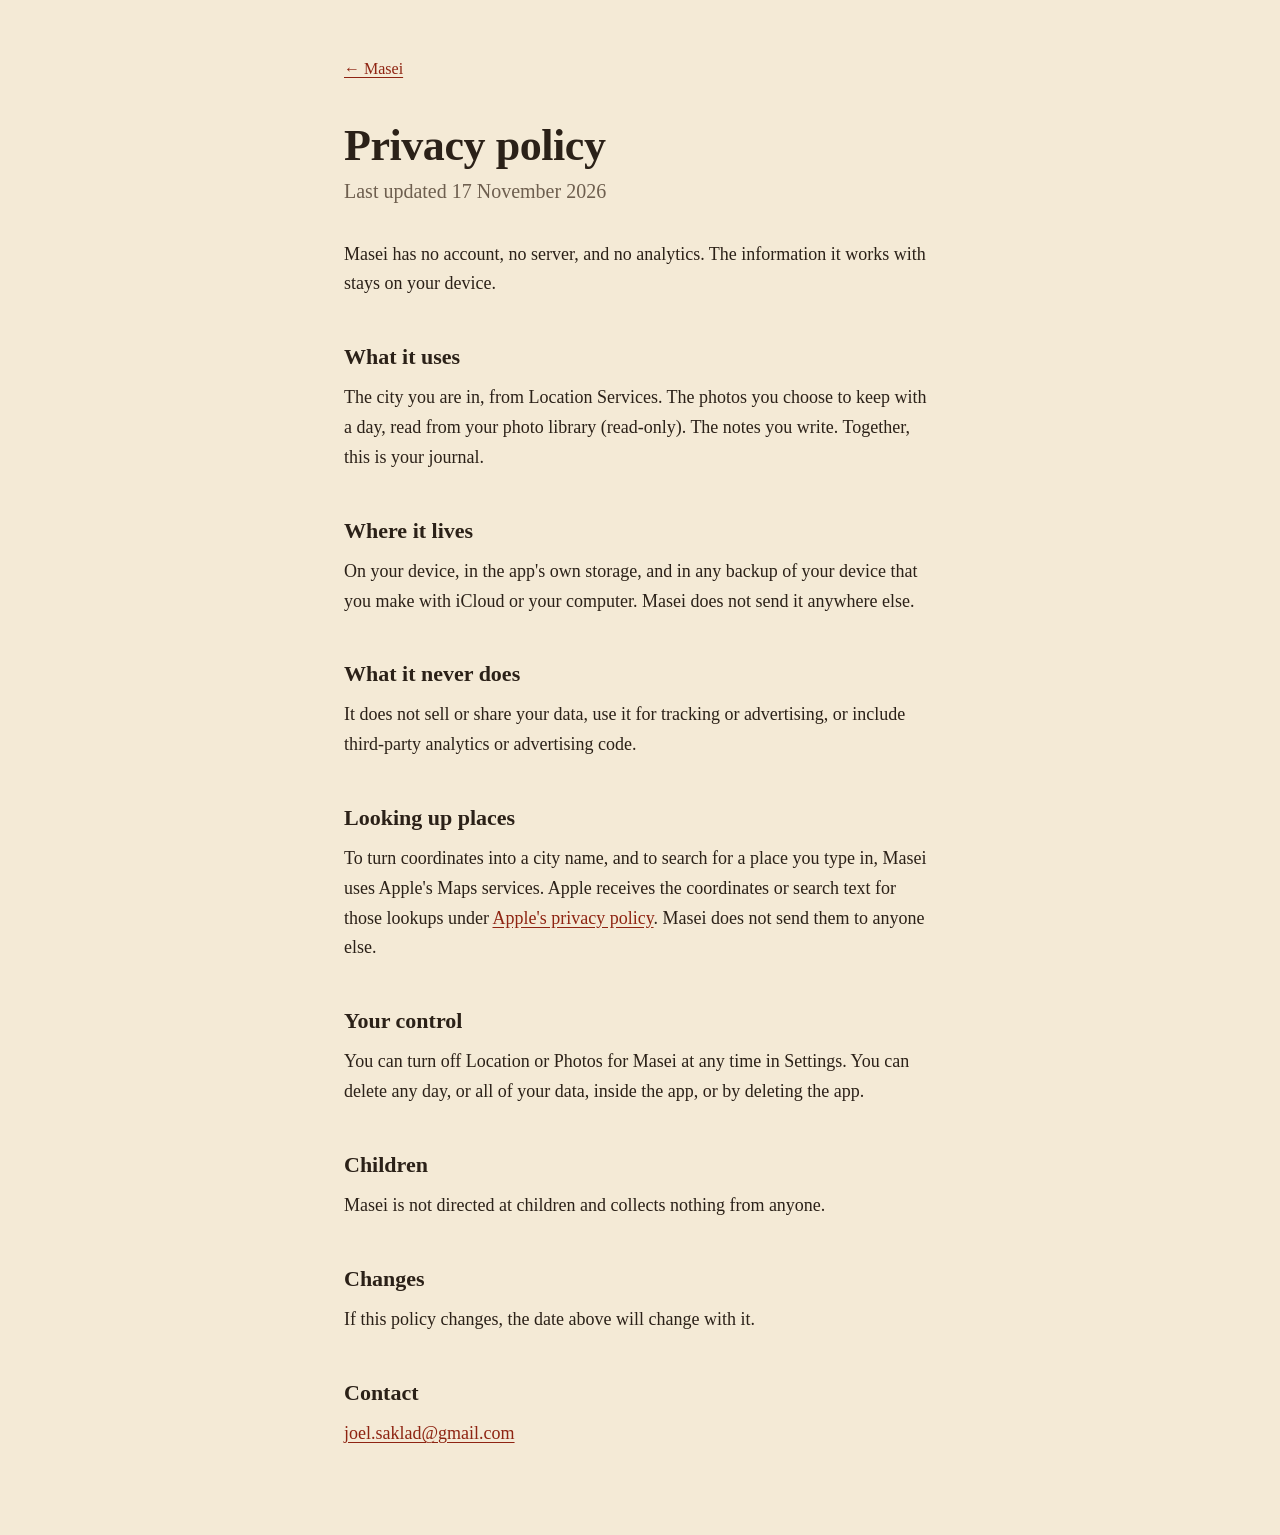
==== privacy/index.html @ 4e6aaef2 "Masei support and privacy pages Co-Authored-By: Claude Sonnet 5.5 <noreply@anthropic.com>" ====
<!doctype html>
<html lang="en"><head>
<meta charset="utf-8"><meta name="viewport" content="width=device-width,initial-scale=1">
<title>Masei privacy policy</title>
<link rel="stylesheet" href="../style.css">
</head><body><main>
<nav><a href="../">← Masei</a></nav>
<h1>Privacy policy</h1>
<p class="sub">Last updated 17 November 2026</p>

<p>Masei has no account, no server, and no analytics. The information it works with stays on your device.</p>

<h2>What it uses</h2>
<p>The city you are in, from Location Services. The photos you choose to keep with a day, read from your photo library (read-only). The notes you write. Together, this is your journal.</p>

<h2>Where it lives</h2>
<p>On your device, in the app's own storage, and in any backup of your device that you make with iCloud or your computer. Masei does not send it anywhere else.</p>

<h2>What it never does</h2>
<p>It does not sell or share your data, use it for tracking or advertising, or include third-party analytics or advertising code.</p>

<h2>Looking up places</h2>
<p>To turn coordinates into a city name, and to search for a place you type in, Masei uses Apple's Maps services. Apple receives the coordinates or search text for those lookups under <a href="https://www.apple.com/legal/privacy/">Apple's privacy policy</a>. Masei does not send them to anyone else.</p>

<h2>Your control</h2>
<p>You can turn off Location or Photos for Masei at any time in Settings. You can delete any day, or all of your data, inside the app, or by deleting the app.</p>

<h2>Children</h2>
<p>Masei is not directed at children and collects nothing from anyone.</p>

<h2>Changes</h2>
<p>If this policy changes, the date above will change with it.</p>

<h2>Contact</h2>
<p><a href="mailto:joel.saklad@gmail.com?subject=Masei%20privacy">joel.saklad@gmail.com</a></p>
</main></body></html>
---- style.css ----
:root{--paper:#f4ead6;--ink:#2b2118;--muted:#6e5f4f;--accent:#8e2412;--rule:#d9c9a8;--card:#faf3e3}
@media (prefers-color-scheme:dark){:root{--paper:#1b1814;--ink:#efe6d4;--muted:#a79a86;--accent:#e0907a;--rule:#3a342b;--card:#221e19}}
*{box-sizing:border-box}
body{margin:0;background:var(--paper);color:var(--ink);font:18px/1.65 "New York",Georgia,"Times New Roman",serif}
main{max-width:640px;margin:0 auto;padding:56px 24px 72px}
h1{font-size:44px;line-height:1.1;margin:0 0 4px;font-weight:600;letter-spacing:-.01em}
h2{font-size:22px;margin:40px 0 8px;font-weight:600}
p,li{margin:0 0 14px}
.sub{color:var(--muted);font-size:20px;margin:0 0 32px}
.meaning{color:var(--muted);font-style:italic}
a{color:var(--accent);text-underline-offset:3px}
hr{border:0;border-top:1px solid var(--rule);margin:40px 0}
.card{background:var(--card);border:1px solid var(--rule);border-radius:14px;padding:18px 22px}
.small{font-size:15px;color:var(--muted)}
nav{margin-bottom:40px;font-size:16px}
nav a{margin-right:18px}
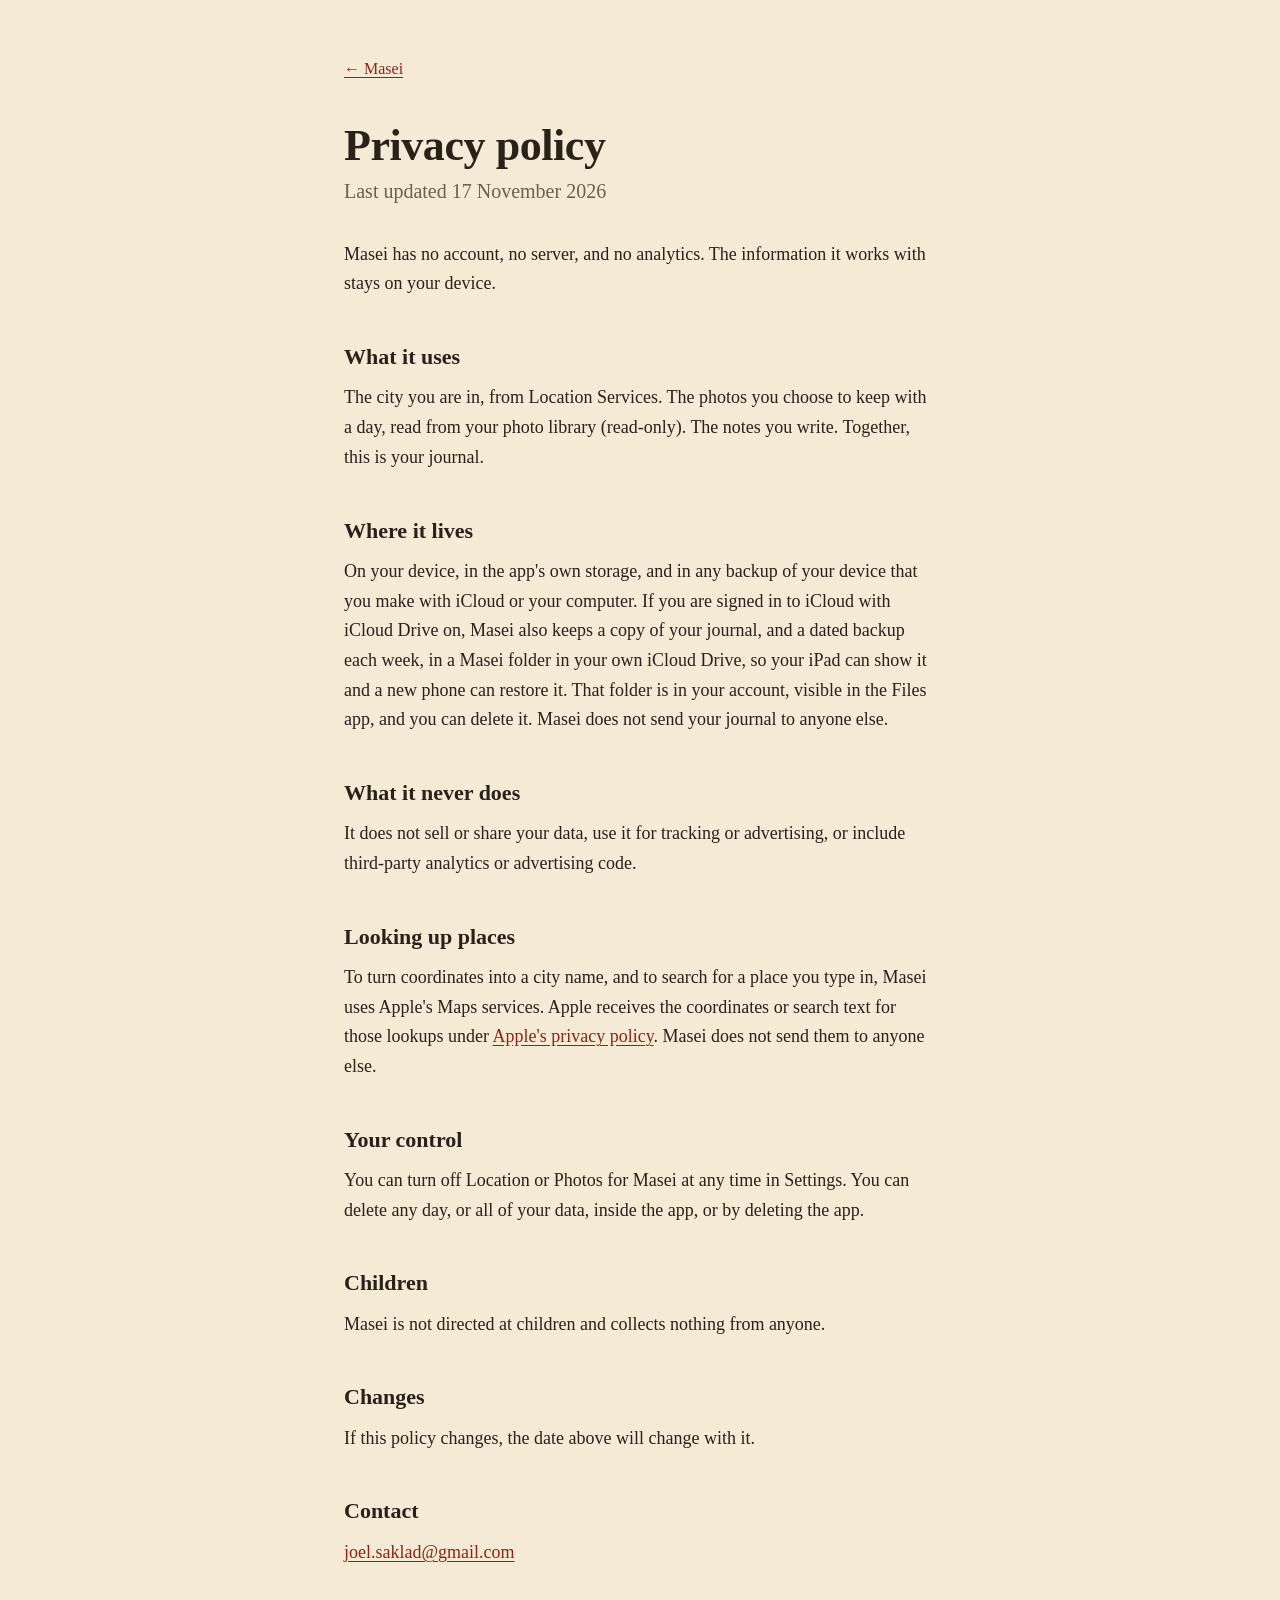
==== commit 96b113f9: "Privacy policy and support: the optional copy in the user's own iCloud Drive Co-Authored-By: Claude " ====
--- a/privacy/index.html
+++ b/privacy/index.html
@@ -14,7 +14,7 @@
 <p>The city you are in, from Location Services. The photos you choose to keep with a day, read from your photo library (read-only). The notes you write. Together, this is your journal.</p>
 
 <h2>Where it lives</h2>
-<p>On your device, in the app's own storage, and in any backup of your device that you make with iCloud or your computer. Masei does not send it anywhere else.</p>
+<p>On your device, in the app's own storage, and in any backup of your device that you make with iCloud or your computer. If you are signed in to iCloud with iCloud Drive on, Masei also keeps a copy of your journal, and a dated backup each week, in a Masei folder in your own iCloud Drive, so your iPad can show it and a new phone can restore it. That folder is in your account, visible in the Files app, and you can delete it. Masei does not send your journal to anyone else.</p>
 
 <h2>What it never does</h2>
 <p>It does not sell or share your data, use it for tracking or advertising, or include third-party analytics or advertising code.</p>
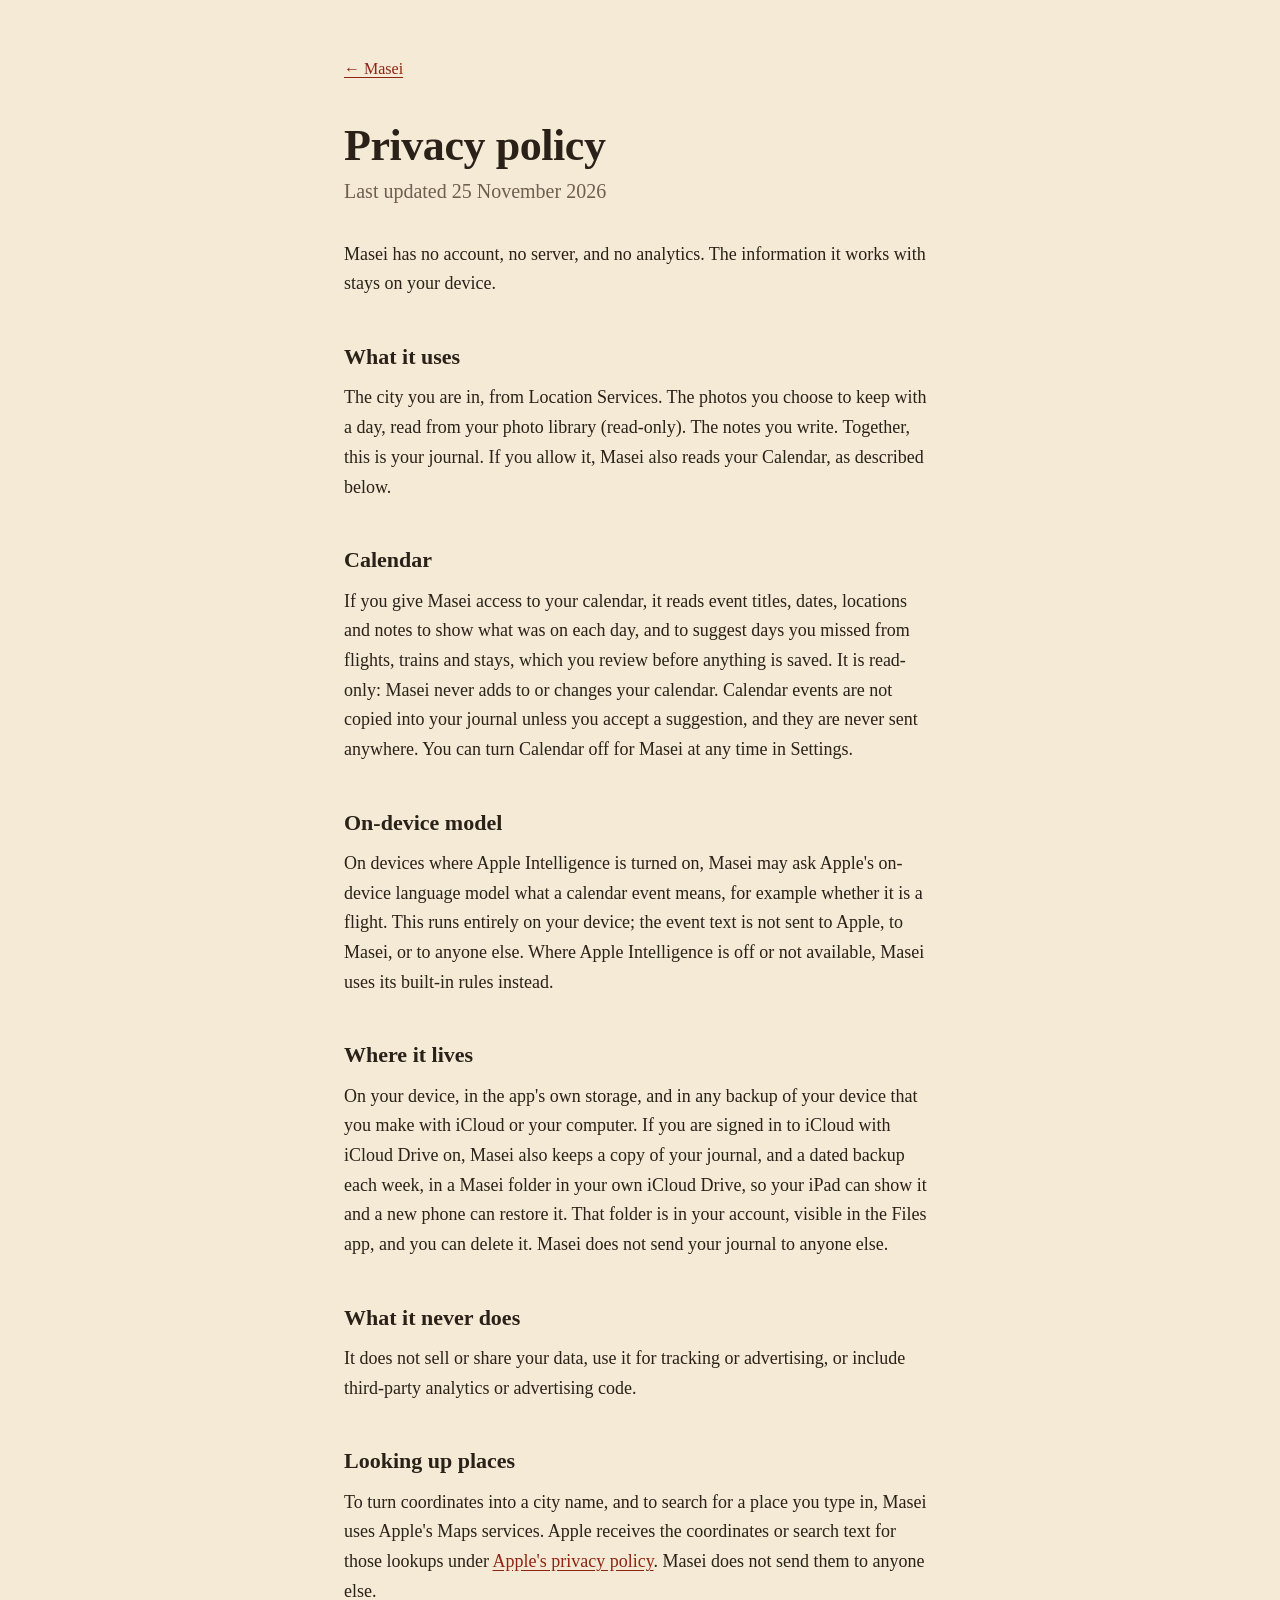
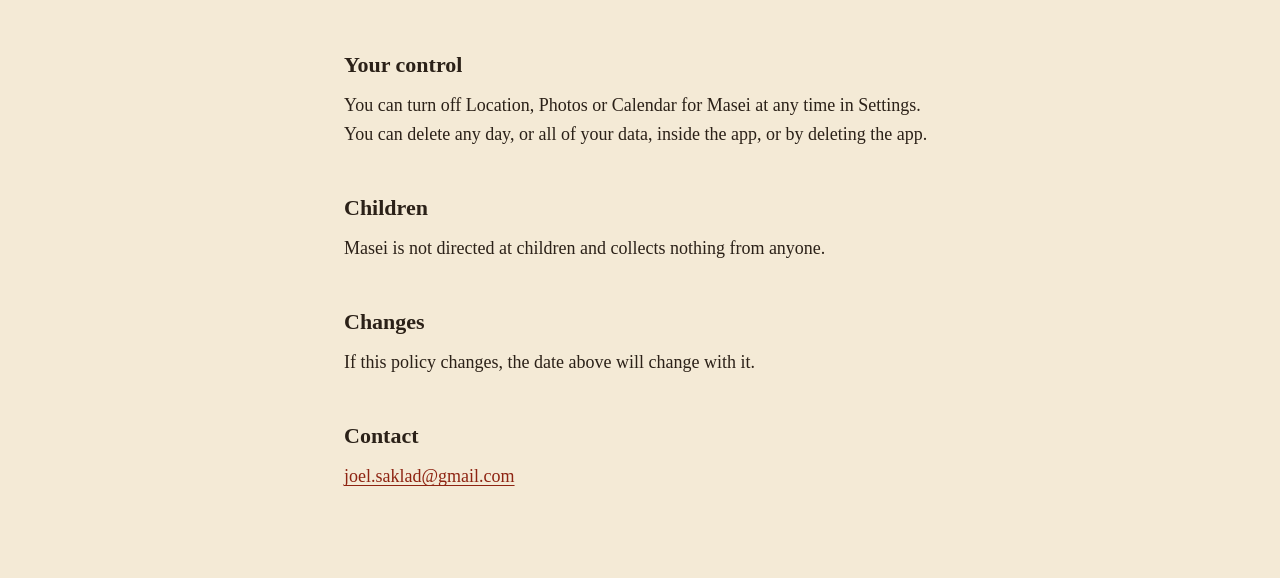
==== commit a4859f23: "Privacy policy: describe Calendar access and the on-device model Co-Authored-By: Claude Sonnet 5.5 <" ====
--- a/privacy/index.html
+++ b/privacy/index.html
@@ -6,12 +6,18 @@
 </head><body><main>
 <nav><a href="../">← Masei</a></nav>
 <h1>Privacy policy</h1>
-<p class="sub">Last updated 17 November 2026</p>
+<p class="sub">Last updated 25 November 2026</p>
 
 <p>Masei has no account, no server, and no analytics. The information it works with stays on your device.</p>
 
 <h2>What it uses</h2>
-<p>The city you are in, from Location Services. The photos you choose to keep with a day, read from your photo library (read-only). The notes you write. Together, this is your journal.</p>
+<p>The city you are in, from Location Services. The photos you choose to keep with a day, read from your photo library (read-only). The notes you write. Together, this is your journal. If you allow it, Masei also reads your Calendar, as described below.</p>
+
+<h2>Calendar</h2>
+<p>If you give Masei access to your calendar, it reads event titles, dates, locations and notes to show what was on each day, and to suggest days you missed from flights, trains and stays, which you review before anything is saved. It is read-only: Masei never adds to or changes your calendar. Calendar events are not copied into your journal unless you accept a suggestion, and they are never sent anywhere. You can turn Calendar off for Masei at any time in Settings.</p>
+
+<h2>On-device model</h2>
+<p>On devices where Apple Intelligence is turned on, Masei may ask Apple's on-device language model what a calendar event means, for example whether it is a flight. This runs entirely on your device; the event text is not sent to Apple, to Masei, or to anyone else. Where Apple Intelligence is off or not available, Masei uses its built-in rules instead.</p>
 
 <h2>Where it lives</h2>
 <p>On your device, in the app's own storage, and in any backup of your device that you make with iCloud or your computer. If you are signed in to iCloud with iCloud Drive on, Masei also keeps a copy of your journal, and a dated backup each week, in a Masei folder in your own iCloud Drive, so your iPad can show it and a new phone can restore it. That folder is in your account, visible in the Files app, and you can delete it. Masei does not send your journal to anyone else.</p>
@@ -23,7 +29,7 @@
 <p>To turn coordinates into a city name, and to search for a place you type in, Masei uses Apple's Maps services. Apple receives the coordinates or search text for those lookups under <a href="https://www.apple.com/legal/privacy/">Apple's privacy policy</a>. Masei does not send them to anyone else.</p>
 
 <h2>Your control</h2>
-<p>You can turn off Location or Photos for Masei at any time in Settings. You can delete any day, or all of your data, inside the app, or by deleting the app.</p>
+<p>You can turn off Location, Photos or Calendar for Masei at any time in Settings. You can delete any day, or all of your data, inside the app, or by deleting the app.</p>
 
 <h2>Children</h2>
 <p>Masei is not directed at children and collects nothing from anyone.</p>
